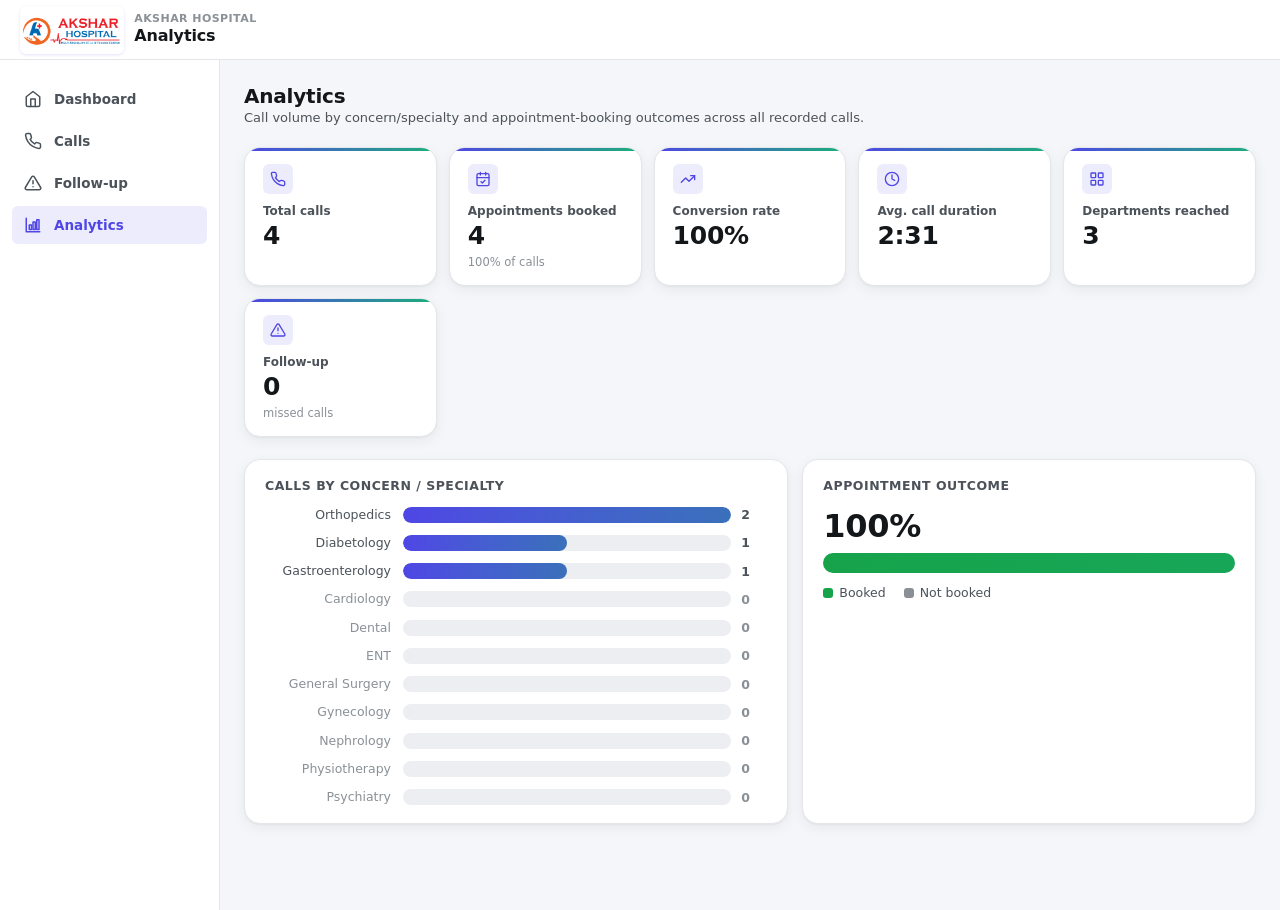
==== dashboard/analytics.html @ 6be966c0 "Initializing" ====
<!doctype html>
<html lang="en">
<head>
<meta charset="UTF-8" />
<meta name="viewport" content="width=device-width, initial-scale=1.0" />
<title>Analytics — Akshar Hospital Call Analytics</title>
<link rel="stylesheet" href="assets/app.css" />
</head>
<body data-page="analytics" data-title="Analytics" data-show-range="false">
<div class="app-shell">
  <div class="body-row">
    <main class="page-content" id="page-content">
      <div class="page-inner">

        <div class="page-header">
          <div>
            <h1>Analytics</h1>
            <p>Call volume by concern/specialty and appointment-booking outcomes across all recorded calls.</p>
          </div>
        </div>

        <div class="kpi-row" id="kpi-row"></div>

        <div class="chart-row">
          <div class="card">
            <h2>Calls by concern / specialty</h2>
            <div id="dept-chart"></div>
          </div>
          <div class="card">
            <h2>Appointment outcome</h2>
            <div class="outcome-pct" id="outcome-pct">—</div>
            <div class="outcome-bar" id="outcome-bar"></div>
            <div class="legend">
              <span><span class="swatch" style="background:var(--status-good)"></span>Booked</span>
              <span><span class="swatch" style="background:var(--muted)"></span>Not booked</span>
            </div>
          </div>
        </div>


      </div>
    </main>
  </div>
</div>

<script src="calls_data.js"></script>
<script src="assets/dashboard-lib.js"></script>
<script src="assets/layout.js"></script>
<script>
(function () {
  const lib = window.DashboardLib;
  const data = (typeof CALLS_DATA !== "undefined") ? CALLS_DATA : [];

  lib.renderKPIs("kpi-row", data);
  lib.renderDeptChart("dept-chart", data);
  lib.renderOutcome("outcome-pct", "outcome-bar", data);
})();
</script>
</body>
</html>
---- dashboard/assets/app.css ----
/* Shared styles for all dashboard pages. Deliberately a single formal
   light theme — white cards on a soft neutral page, no dark-mode switch. */
:root {
  color-scheme: light;
  --page:           #f5f6f9;
  --surface-1:      #ffffff;
  --surface-2:      #fbfbfd;
  --text-primary:   #14171a;
  --text-secondary: #4b5259;
  --muted:          #8a9096;
  --gridline:       #edeef2;
  --baseline:       #d7dbde;
  --border:         #e4e6ea;

  --accent:         #4f46e5; /* indigo — AI/voice identity */
  --accent-dark:    #3f37c9;
  --accent-soft:    color-mix(in srgb, var(--accent) 10%, transparent);
  --accent-soft-2:  color-mix(in srgb, var(--accent) 6%, transparent);

  --series-1:       #4f46e5;
  --series-2:       #eb6834;
  --series-3:       #1baf7a;
  --status-good:    #16a34a;
  --status-good-soft: color-mix(in srgb, var(--status-good) 14%, transparent);
  --status-warning: #f59e0b;
  --status-critical:#dc2626;
  --status-critical-soft: color-mix(in srgb, var(--status-critical) 12%, transparent);
  --chip-bg:        #f1f2f8;

  --radius-sm: 6px;
  --radius-md: 10px;
  --radius-lg: 16px;

  --shadow-sm: 0 1px 2px rgba(16, 24, 32, 0.04);
  --shadow-md: 0 1px 2px rgba(16, 24, 32, 0.04), 0 4px 14px rgba(16, 24, 32, 0.06);
  --shadow-lg: 0 2px 4px rgba(16, 24, 32, 0.05), 0 12px 28px rgba(16, 24, 32, 0.08);
  --card-shadow: var(--shadow-md);

  --sidebar-w: 220px;
  --topbar-h: 60px;
}

* { box-sizing: border-box; }
html, body { height: 100%; }
body {
  margin: 0;
  font-family: system-ui, -apple-system, "Segoe UI", sans-serif;
  background: var(--page);
  color: var(--text-primary);
  -webkit-font-smoothing: antialiased;
}
a { color: var(--accent); }
button { font-family: inherit; }
:focus-visible { outline: 2px solid var(--accent); outline-offset: 2px; border-radius: 4px; }

/* ================= App shell (sidebar + topbar) ================= */
.app-shell { min-height: 100vh; display: flex; flex-direction: column; }

.topbar {
  height: var(--topbar-h); flex: 0 0 auto; display: flex; align-items: center; gap: 14px;
  padding: 0 20px; background: var(--surface-1); border-bottom: 1px solid var(--border);
  position: sticky; top: 0; z-index: 30;
}
.icon-btn {
  display: inline-flex; align-items: center; justify-content: center; width: 34px; height: 34px;
  border-radius: var(--radius-sm); border: 1px solid transparent; background: transparent; color: var(--text-secondary);
  cursor: pointer; transition: background 0.12s ease, color 0.12s ease; flex: 0 0 auto;
}
.icon-btn svg { width: 18px; height: 18px; }
.icon-btn:hover { background: var(--accent-soft-2); color: var(--text-primary); }
.topbar .menu-btn { display: none; }
.topbar .brand { display: flex; align-items: center; gap: 10px; min-width: 0; }
.topbar .brand-mark {
  flex: 0 0 auto; width: auto; height: 48px; border-radius: var(--radius-sm);
  background: #fff; color: #fff; padding: 2px;
  display: flex; align-items: center; justify-content: center; overflow: hidden;
  box-shadow: 0 1px 3px color-mix(in srgb, var(--accent) 15%, transparent);
}
.topbar .brand-mark svg { width: 16px; height: 16px; }
.topbar .brand-mark img { width: auto; height: 100%; object-fit: contain; }
.topbar .brand-text { min-width: 0; }
.topbar .brand-name { font-size: 11px; font-weight: 700; color: var(--muted); text-transform: uppercase; letter-spacing: 0.04em; line-height: 1.3; }
.topbar .page-title { font-size: 16px; font-weight: 700; letter-spacing: -0.01em; line-height: 1.3; white-space: nowrap; overflow: hidden; text-overflow: ellipsis; }
.topbar .spacer { flex: 1 1 auto; }
.range-chip {
  display: inline-flex; align-items: center; gap: 6px; background: var(--surface-2); border: 1px solid var(--border);
  border-radius: 999px; padding: 7px 14px; font-size: 12.5px; font-weight: 600; color: var(--text-secondary); white-space: nowrap;
}
.range-chip svg { width: 14px; height: 14px; color: var(--muted); flex: 0 0 auto; }

.body-row { flex: 1 1 auto; display: flex; min-height: 0; position: relative; }

.sidebar {
  position: relative;
  flex: 0 0 var(--sidebar-w); width: var(--sidebar-w); background: var(--surface-1); border-right: 1px solid var(--border);
  display: flex; flex-direction: column; padding: 16px 12px;
}
.sidebar nav { display: flex; flex-direction: column; gap: 4px; flex: 1 1 auto; margin-top: 4px; }
.sidebar .nav-link {
  display: flex; align-items: center; gap: 12px; padding: 10px 12px; border-radius: var(--radius-sm);
  color: var(--text-secondary); text-decoration: none; font-size: 13.5px; font-weight: 600;
  transition: background 0.12s ease, color 0.12s ease; white-space: nowrap; overflow: hidden;
}
.sidebar .nav-link .nav-icon { flex: 0 0 auto; width: 18px; height: 18px; display: flex; }
.sidebar .nav-link .nav-icon svg { width: 18px; height: 18px; }
.sidebar .nav-link:hover { background: var(--accent-soft-2); color: var(--text-primary); }
.sidebar .nav-link.active { background: var(--accent-soft); color: var(--accent); }

.sidebar-backdrop {
  position: fixed; inset: 0; background: rgba(20, 23, 26, 0.45); z-index: 35; opacity: 0; pointer-events: none;
  transition: opacity 0.18s ease;
}
.sidebar-backdrop.visible { opacity: 1; pointer-events: auto; }

main.page-content { flex: 1 1 auto; min-width: 0; padding: 24px 24px 64px; }
.page-inner { max-width: 1180px; margin: 0 auto; }

@media (max-width: 880px) {
  .topbar .menu-btn { display: inline-flex; }
  .sidebar {
    position: fixed; top: 0; left: 0; bottom: 0; z-index: 40; width: 240px; flex-basis: 240px;
    transform: translateX(-100%); box-shadow: var(--shadow-lg);
  }
  .sidebar.mobile-open { transform: translateX(0); }
  main.page-content { padding: 18px 16px 48px; }
}

/* ================= Page header (per-page intro line) ================= */
.page-header { display: flex; align-items: flex-end; justify-content: space-between; gap: 16px; margin-bottom: 22px; flex-wrap: wrap; }
.page-header h1 { font-size: 20px; font-weight: 700; margin: 0 0 2px; letter-spacing: -0.01em; }
.page-header p { margin: 0; color: var(--text-secondary); font-size: 13px; }

/* ================= KPI tiles ================= */
.kpi-row { display: grid; grid-template-columns: repeat(auto-fit, minmax(170px, 1fr)); gap: 12px; margin-bottom: 22px; }
.kpi-tile {
  position: relative; overflow: hidden;
  background: var(--surface-1); border: 1px solid var(--border); border-radius: var(--radius-lg);
  padding: 16px 18px; box-shadow: var(--card-shadow);
  transition: box-shadow 0.15s ease, transform 0.15s ease;
}
.kpi-tile:hover { box-shadow: var(--shadow-lg); transform: translateY(-1px); }
.kpi-tile-link { cursor: pointer; }
.kpi-tile-link:hover { border-color: var(--accent); }
.kpi-tile-link:focus-visible { outline: 2px solid var(--accent); outline-offset: 2px; }
.kpi-tile::before {
  content: ""; position: absolute; inset: 0 0 auto 0; height: 3px;
  background: linear-gradient(90deg, var(--accent), var(--series-3));
}
.kpi-tile .icon {
  width: 30px; height: 30px; border-radius: var(--radius-sm); margin-bottom: 10px;
  background: var(--accent-soft); color: var(--accent);
  display: flex; align-items: center; justify-content: center;
}
.kpi-tile .icon svg { width: 16px; height: 16px; }
.kpi-tile .label { font-size: 12px; color: var(--text-secondary); margin-bottom: 4px; font-weight: 600; }
.kpi-tile .value { font-size: 25px; font-weight: 700; line-height: 1.15; letter-spacing: -0.01em; }
.kpi-tile .sub { font-size: 11.5px; color: var(--muted); margin-top: 4px; }

/* ================= Chart row / cards ================= */
.chart-row { display: grid; grid-template-columns: 1.2fr 1fr; gap: 14px; margin-bottom: 22px; align-items: stretch; }
@media (max-width: 820px) { .chart-row { grid-template-columns: 1fr; } }
.card {
  background: var(--surface-1); border: 1px solid var(--border); border-radius: var(--radius-lg);
  padding: 18px 20px; box-shadow: var(--card-shadow); margin-bottom: 22px;
}
.card:last-child { margin-bottom: 0; }
.chart-row .card { margin-bottom: 0; }
.card h2 {
  font-size: 12.5px; font-weight: 700; margin: 0 0 14px; color: var(--text-secondary);
  text-transform: uppercase; letter-spacing: 0.04em;
}

.bar-row { display: flex; align-items: center; gap: 10px; margin-bottom: 12px; position: relative; }
.bar-row:last-child { margin-bottom: 0; }
.bar-row .bar-label {
  width: 128px; flex: 0 0 128px; font-size: 12.5px; color: var(--text-secondary);
  text-align: right; padding-right: 2px; line-height: 1.3;
}
.bar-track { flex: 1; height: 16px; background: var(--gridline); border-radius: 999px; overflow: hidden; }
.bar-fill {
  height: 100%; border-radius: 999px; min-width: 6px;
  background: linear-gradient(90deg, var(--accent), color-mix(in srgb, var(--accent) 60%, var(--series-3)));
  transition: width 0.5s cubic-bezier(0.22, 1, 0.36, 1);
}
.bar-count { width: 26px; flex: 0 0 26px; font-size: 12.5px; color: var(--text-secondary); font-variant-numeric: tabular-nums; font-weight: 600; }

.outcome-bar { height: 20px; border-radius: 999px; overflow: hidden; display: flex; background: var(--gridline); margin-bottom: 12px; }
.outcome-seg { height: 100%; transition: width 0.5s cubic-bezier(0.22, 1, 0.36, 1); }
.outcome-seg.booked { background: linear-gradient(90deg, var(--status-good), color-mix(in srgb, var(--status-good) 70%, var(--series-3))); }
.outcome-seg.pending { background: var(--muted); opacity: 0.55; }
.legend { display: flex; gap: 18px; font-size: 12.5px; color: var(--text-secondary); flex-wrap: wrap; }
.legend .swatch { width: 10px; height: 10px; border-radius: 3px; display: inline-block; margin-right: 6px; vertical-align: middle; }
.outcome-pct { font-size: 32px; font-weight: 700; margin: 2px 0 8px; letter-spacing: -0.01em; }

/* ================= Filters ================= */
.filters { display: flex; gap: 10px; flex-wrap: wrap; margin-bottom: 16px; }
.filters .field { position: relative; }
.filters input, .filters select {
  background: var(--surface-2); border: 1px solid var(--border); color: var(--text-primary);
  border-radius: var(--radius-sm); padding: 9px 12px; font-size: 13px; font-family: inherit;
  height: 38px; transition: border-color 0.15s ease, background 0.15s ease;
}
.filters input:hover, .filters select:hover { border-color: var(--muted); }
.filters input:focus, .filters select:focus { background: var(--surface-1); border-color: var(--accent); }
.filters .field.search { flex: 1; min-width: 220px; }
.filters .field.search svg {
  position: absolute; left: 11px; top: 50%; transform: translateY(-50%);
  width: 14px; height: 14px; color: var(--muted); pointer-events: none;
}
.filters .field.search input { width: 100%; padding-left: 32px; }
.filters select { cursor: pointer; }

/* ================= Table ================= */
.table-scroll { overflow-x: auto; }
table { width: 100%; border-collapse: collapse; font-size: 13px; }
thead th {
  text-align: left; font-size: 11px; text-transform: uppercase; letter-spacing: 0.04em;
  color: var(--muted); font-weight: 700; padding: 8px 10px; border-bottom: 1px solid var(--baseline);
  white-space: nowrap;
}
tbody td { padding: 12px 10px; border-bottom: 1px solid var(--gridline); vertical-align: top; }
tbody tr.call-row { cursor: pointer; transition: background 0.12s ease; }
tbody tr.call-row:hover { background: var(--accent-soft-2); }
tbody tr.call-row:focus-visible { outline-offset: -2px; }
.phone-cell { font-variant-numeric: tabular-nums; }
.badge {
  display: inline-flex; align-items: center; gap: 6px; padding: 3px 10px 3px 8px;
  border-radius: 999px; font-size: 11.5px; font-weight: 700;
}
.badge .dot { width: 6px; height: 6px; border-radius: 50%; flex: 0 0 auto; }
.badge.booked { background: var(--status-good-soft); color: var(--status-good); }
.badge.booked .dot { background: var(--status-good); }
.badge.pending { background: var(--chip-bg); color: var(--text-secondary); }
.badge.pending .dot { background: var(--muted); }
.badge.missed { background: color-mix(in srgb, var(--status-warning) 16%, transparent); color: var(--status-warning); }
.badge.missed .dot { background: var(--status-warning); }
.muted-cell { color: var(--muted); }

/* ================= Call detail content (used inline or standalone) ================= */
.detail-panel { padding: 0; }
.detail-grid { display: grid; grid-template-columns: 1fr 1fr; gap: 22px; }
@media (max-width: 700px) { .detail-grid { grid-template-columns: 1fr; } }
.detail-grid h3 { font-size: 11px; text-transform: uppercase; letter-spacing: 0.04em; color: var(--muted); margin: 0 0 8px; font-weight: 700; }
.detail-grid h3:not(:first-child) { margin-top: 16px; }
.detail-grid p { margin: 0 0 4px; color: var(--text-secondary); line-height: 1.55; }
.chips { display: flex; flex-wrap: wrap; gap: 6px; margin-bottom: 4px; }
.chip { background: var(--chip-bg); color: var(--text-secondary); font-size: 12px; font-weight: 600; padding: 4px 10px; border-radius: 999px; }
audio { width: 100%; height: 36px; margin-top: 4px; accent-color: var(--accent); }
a.transcript-link { font-size: 12.5px; color: var(--accent); text-decoration: none; font-weight: 600; }
a.transcript-link:hover { text-decoration: underline; }
button.transcript-toggle {
  display: inline-flex; align-items: center; gap: 6px;
  font-size: 12.5px; font-weight: 600; font-family: inherit; color: var(--accent); background: var(--surface-1);
  border: 1px solid var(--border); border-radius: var(--radius-sm); padding: 7px 12px; cursor: pointer;
  transition: background 0.15s ease, border-color 0.15s ease;
}
button.transcript-toggle svg { width: 12px; height: 12px; transition: transform 0.15s ease; }
button.transcript-toggle[aria-expanded="true"] svg { transform: rotate(180deg); }
button.transcript-toggle:hover { background: var(--accent-soft-2); border-color: var(--accent); }
pre.transcript-pane {
  margin: 10px 0 0; max-height: 340px; overflow-y: auto; white-space: pre-wrap; word-break: break-word;
  background: var(--surface-1); border: 1px solid var(--border); border-radius: var(--radius-sm); padding: 12px 14px;
  font-size: 12px; line-height: 1.6; color: var(--text-secondary); font-family: inherit;
}
pre.transcript-pane.is-error {
  display: flex; align-items: flex-start; gap: 8px;
  background: var(--status-critical-soft); border-color: color-mix(in srgb, var(--status-critical) 30%, var(--border));
  color: var(--status-critical); white-space: normal;
}
pre.transcript-pane.is-error svg { width: 15px; height: 15px; flex: 0 0 auto; margin-top: 1px; }

/* ================= Back link (Call Details page) ================= */
.back-link {
  display: inline-flex; align-items: center; gap: 6px; font-size: 13px; font-weight: 600;
  color: var(--text-secondary); text-decoration: none; margin-bottom: 16px;
}
.back-link svg { width: 15px; height: 15px; }
.back-link:hover { color: var(--accent); }

/* ================= Recent calls (Dashboard) ================= */
.section-header { display: flex; align-items: center; justify-content: space-between; margin-bottom: 4px; }
.section-header .view-all { font-size: 12.5px; font-weight: 600; color: var(--accent); text-decoration: none; }
.section-header .view-all:hover { text-decoration: underline; }
.recent-list { display: flex; flex-direction: column; }
.recent-item {
  display: flex; align-items: center; justify-content: space-between; gap: 14px; padding: 12px 6px;
  border-bottom: 1px solid var(--gridline); text-decoration: none; color: inherit; border-radius: var(--radius-sm);
  transition: background 0.12s ease;
}
.recent-item:last-child { border-bottom: none; }
.recent-item:hover { background: var(--accent-soft-2); }
.recent-item .who { display: flex; align-items: center; gap: 10px; min-width: 0; }
.recent-item .who-text { min-width: 0; }
.recent-item .name { font-weight: 600; font-size: 13.5px; white-space: nowrap; overflow: hidden; text-overflow: ellipsis; }
.recent-item .meta { font-size: 12px; color: var(--text-secondary); white-space: nowrap; overflow: hidden; text-overflow: ellipsis; }
.recent-item .when { font-size: 12px; color: var(--muted); white-space: nowrap; flex: 0 0 auto; margin-left: 8px; }
.recent-item .recent-right { display: flex; align-items: center; gap: 10px; flex: 0 0 auto; }

/* ================= Empty / not-found states ================= */
.empty-state { text-align: center; padding: 48px 0; color: var(--muted); font-size: 13.5px; }
.empty-state svg { width: 30px; height: 30px; margin-bottom: 10px; color: var(--muted); opacity: 0.7; }

/* ================= Footer ================= */
footer.note { margin-top: 8px; font-size: 12px; color: var(--muted); text-align: center; line-height: 1.6; }
footer.note code { background: var(--chip-bg); padding: 1px 5px; border-radius: 4px; font-size: 11.5px; }

/* ================= Responsive: table becomes a card list ================= */
@media (max-width: 700px) {
  .filters .field.search { flex-basis: 100%; }
  .table-scroll { overflow-x: visible; }
  table, tbody, tbody tr.call-row { display: block; width: 100%; }
  thead { display: none; }
  tbody tr.call-row {
    border: 1px solid var(--border); border-radius: var(--radius-md); margin-bottom: 10px;
    padding: 4px 4px; box-shadow: var(--shadow-sm);
  }
  tbody tr.call-row:hover { background: var(--surface-1); }
  tbody td {
    display: flex; justify-content: space-between; align-items: center; gap: 12px;
    padding: 9px 12px; border-bottom: 1px solid var(--gridline); text-align: right;
  }
  tbody td:last-child { border-bottom: none; }
  tbody td::before {
    content: attr(data-label); font-size: 11px; font-weight: 700; text-transform: uppercase;
    letter-spacing: 0.03em; color: var(--muted); text-align: left; flex: 0 0 auto;
  }
}
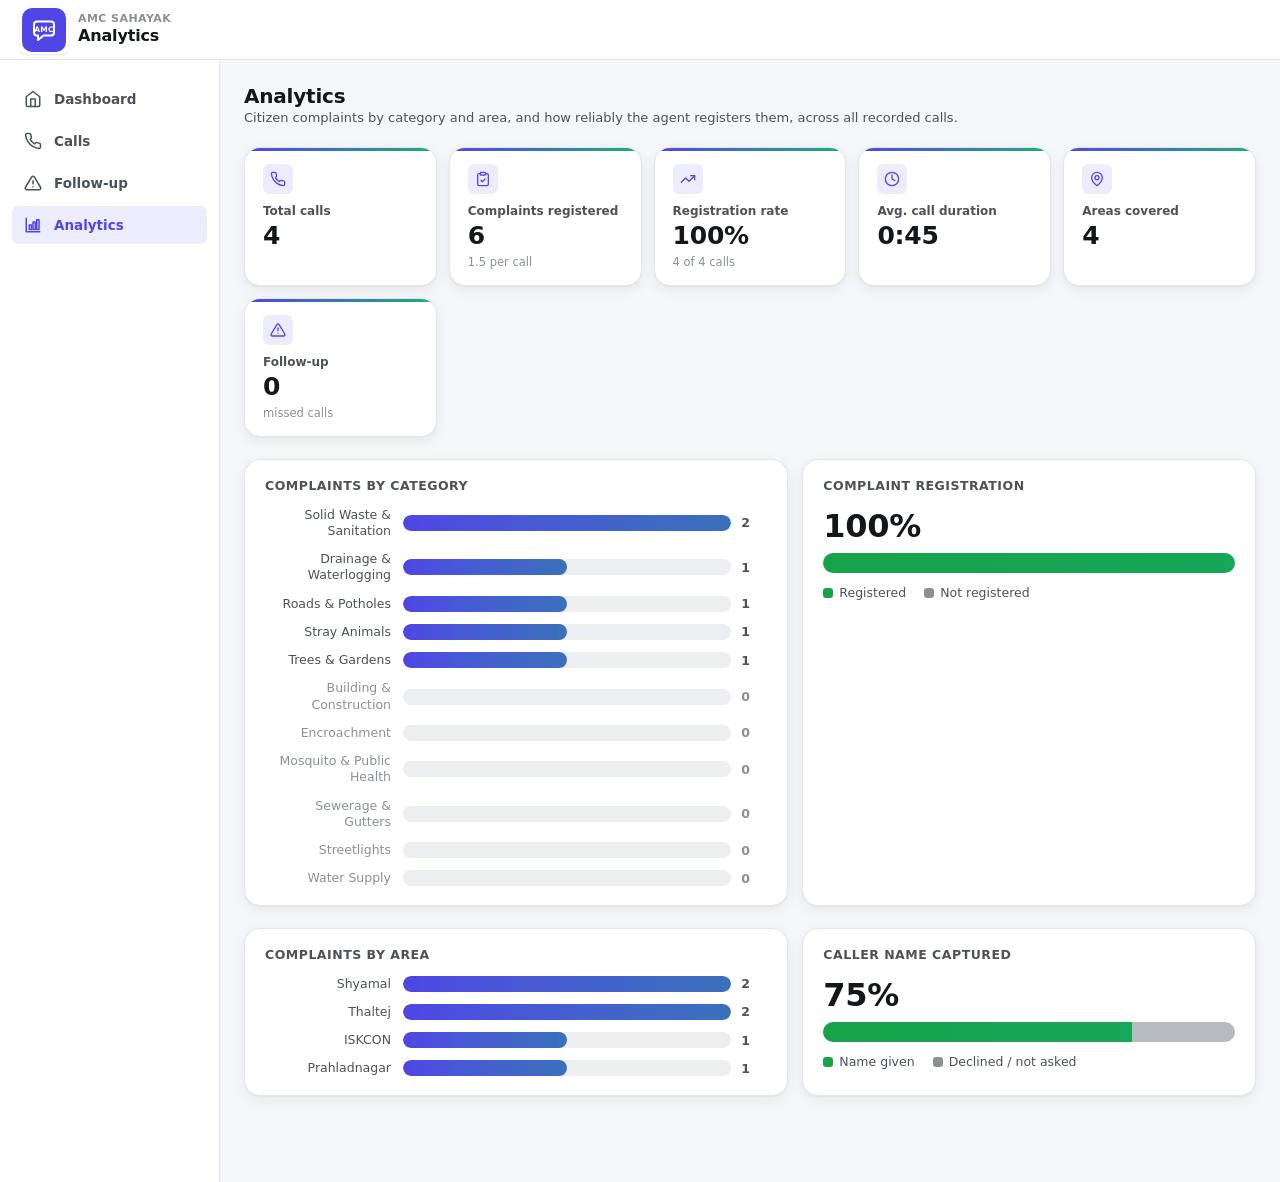
==== commit fea4138d: "data_added_of_amc" ====
--- a/dashboard/analytics.html
+++ b/dashboard/analytics.html
@@ -3,7 +3,7 @@
 <head>
 <meta charset="UTF-8" />
 <meta name="viewport" content="width=device-width, initial-scale=1.0" />
-<title>Analytics — Akshar Hospital Call Analytics</title>
+<title>Analytics — AMC Sahayak Call Analytics</title>
 <link rel="stylesheet" href="assets/app.css" />
 </head>
 <body data-page="analytics" data-title="Analytics" data-show-range="false">
@@ -15,7 +15,7 @@
         <div class="page-header">
           <div>
             <h1>Analytics</h1>
-            <p>Call volume by concern/specialty and appointment-booking outcomes across all recorded calls.</p>
+            <p>Citizen complaints by category and area, and how reliably the agent registers them, across all recorded calls.</p>
           </div>
         </div>
 
@@ -23,16 +23,32 @@
 
         <div class="chart-row">
           <div class="card">
-            <h2>Calls by concern / specialty</h2>
-            <div id="dept-chart"></div>
+            <h2>Complaints by category</h2>
+            <div id="category-chart"></div>
           </div>
           <div class="card">
-            <h2>Appointment outcome</h2>
+            <h2>Complaint registration</h2>
             <div class="outcome-pct" id="outcome-pct">—</div>
             <div class="outcome-bar" id="outcome-bar"></div>
             <div class="legend">
-              <span><span class="swatch" style="background:var(--status-good)"></span>Booked</span>
-              <span><span class="swatch" style="background:var(--muted)"></span>Not booked</span>
+              <span><span class="swatch" style="background:var(--status-good)"></span>Registered</span>
+              <span><span class="swatch" style="background:var(--muted)"></span>Not registered</span>
+            </div>
+          </div>
+        </div>
+
+        <div class="chart-row">
+          <div class="card">
+            <h2>Complaints by area</h2>
+            <div id="area-chart"></div>
+          </div>
+          <div class="card">
+            <h2>Caller name captured</h2>
+            <div class="outcome-pct" id="name-pct">—</div>
+            <div class="outcome-bar" id="name-bar"></div>
+            <div class="legend">
+              <span><span class="swatch" style="background:var(--status-good)"></span>Name given</span>
+              <span><span class="swatch" style="background:var(--muted)"></span>Declined / not asked</span>
             </div>
           </div>
         </div>
@@ -52,8 +68,11 @@
   const data = (typeof CALLS_DATA !== "undefined") ? CALLS_DATA : [];
 
   lib.renderKPIs("kpi-row", data);
-  lib.renderDeptChart("dept-chart", data);
+  lib.renderCategoryChart("category-chart", data);
   lib.renderOutcome("outcome-pct", "outcome-bar", data);
+  lib.renderAreaChart("area-chart", data);
+  const answered = data.filter(r => r.call_status !== "missed");
+  lib.renderSplit("name-pct", "name-bar", answered, r => !!r.caller_name, "Name given", "Declined / not asked");
 })();
 </script>
 </body>
--- a/dashboard/assets/app.css
+++ b/dashboard/assets/app.css
@@ -186,7 +186,7 @@
 
 .outcome-bar { height: 20px; border-radius: 999px; overflow: hidden; display: flex; background: var(--gridline); margin-bottom: 12px; }
 .outcome-seg { height: 100%; transition: width 0.5s cubic-bezier(0.22, 1, 0.36, 1); }
-.outcome-seg.booked { background: linear-gradient(90deg, var(--status-good), color-mix(in srgb, var(--status-good) 70%, var(--series-3))); }
+.outcome-seg.registered { background: linear-gradient(90deg, var(--status-good), color-mix(in srgb, var(--status-good) 70%, var(--series-3))); }
 .outcome-seg.pending { background: var(--muted); opacity: 0.55; }
 .legend { display: flex; gap: 18px; font-size: 12.5px; color: var(--text-secondary); flex-wrap: wrap; }
 .legend .swatch { width: 10px; height: 10px; border-radius: 3px; display: inline-block; margin-right: 6px; vertical-align: middle; }
@@ -228,8 +228,8 @@
   border-radius: 999px; font-size: 11.5px; font-weight: 700;
 }
 .badge .dot { width: 6px; height: 6px; border-radius: 50%; flex: 0 0 auto; }
-.badge.booked { background: var(--status-good-soft); color: var(--status-good); }
-.badge.booked .dot { background: var(--status-good); }
+.badge.registered { background: var(--status-good-soft); color: var(--status-good); }
+.badge.registered .dot { background: var(--status-good); }
 .badge.pending { background: var(--chip-bg); color: var(--text-secondary); }
 .badge.pending .dot { background: var(--muted); }
 .badge.missed { background: color-mix(in srgb, var(--status-warning) 16%, transparent); color: var(--status-warning); }
@@ -245,6 +245,7 @@
 .detail-grid p { margin: 0 0 4px; color: var(--text-secondary); line-height: 1.55; }
 .chips { display: flex; flex-wrap: wrap; gap: 6px; margin-bottom: 4px; }
 .chip { background: var(--chip-bg); color: var(--text-secondary); font-size: 12px; font-weight: 600; padding: 4px 10px; border-radius: 999px; }
+.complaint-list { margin: 0 0 4px; padding-left: 18px; font-size: 14px; line-height: 1.6; }
 audio { width: 100%; height: 36px; margin-top: 4px; accent-color: var(--accent); }
 a.transcript-link { font-size: 12.5px; color: var(--accent); text-decoration: none; font-weight: 600; }
 a.transcript-link:hover { text-decoration: underline; }
